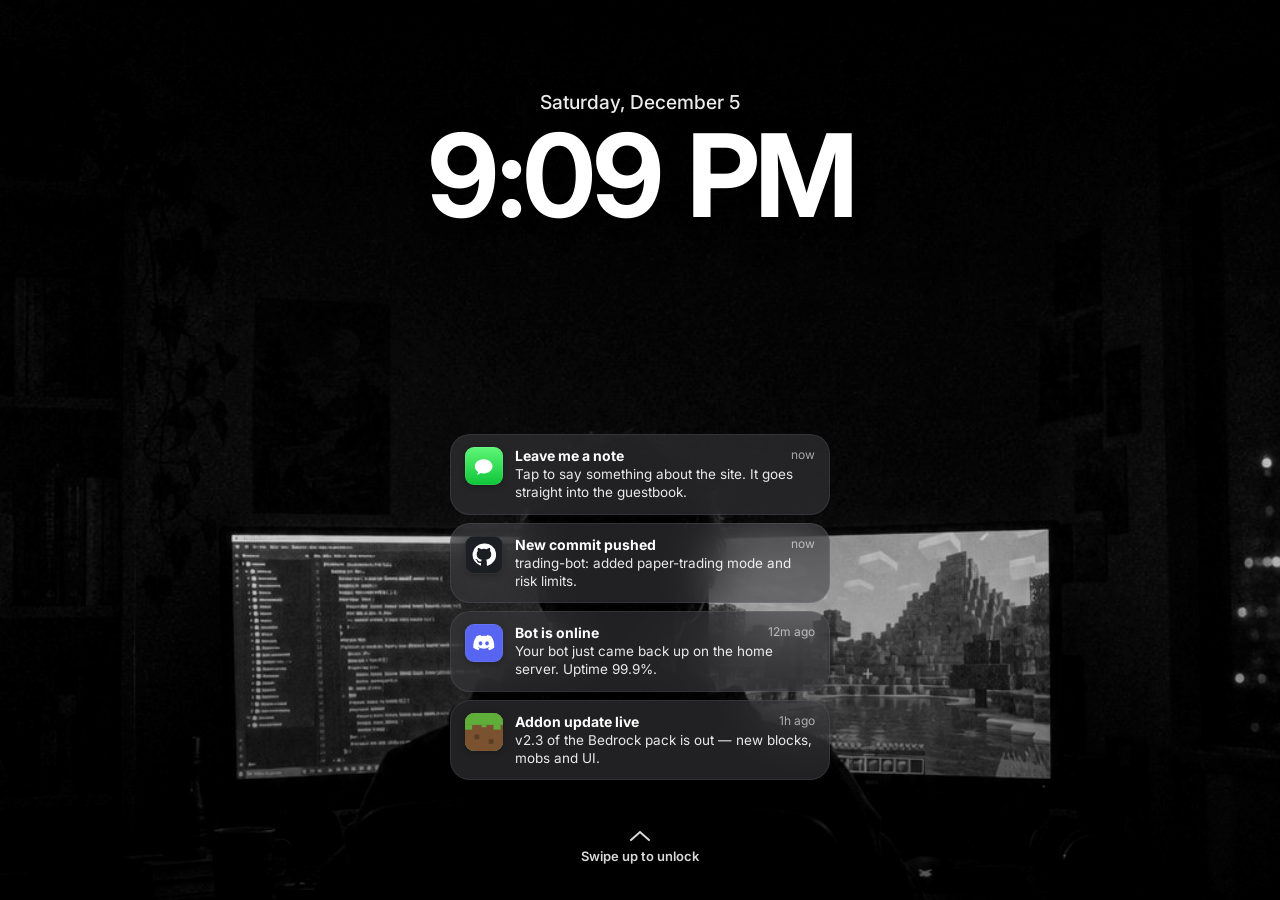
==== index.html @ ba695cb3 "Initial desktop-style personal site" ====
<!DOCTYPE html>
<html lang="en">
<head>
<meta charset="utf-8">
<meta name="viewport" content="width=device-width, initial-scale=1, viewport-fit=cover">
<title>Ryan Dhooghe</title>
<meta name="description" content="Ryan Dhooghe — developer building Minecraft addons, Discord bots, trading tools and game engines.">
<meta name="theme-color" content="#0b0b0c">
<link rel="icon" href="data:image/svg+xml,<svg xmlns='http://www.w3.org/2000/svg' viewBox='0 0 32 32'><rect width='32' height='32' rx='8' fill='%23111'/><text x='16' y='22' font-family='system-ui' font-weight='800' font-size='16' fill='%23ff8a3d' text-anchor='middle'>r</text></svg>">
<link rel="preconnect" href="https://fonts.googleapis.com">
<link href="https://fonts.googleapis.com/css2?family=Inter:wght@400;500;600;700;800&family=JetBrains+Mono:wght@400;600&display=swap" rel="stylesheet">
<link rel="stylesheet" href="style.css">
<script src="config.js"></script>
</head>
<body>

<!-- ============ LOCK SCREEN ============ -->
<section id="lock" aria-label="Lock screen">
  <div class="lock-bg"></div>
  <div class="lock-top">
    <div class="lock-date" id="lockDate"></div>
    <div class="lock-time" id="lockTime"></div>
  </div>
  <div class="lock-notifs" id="lockNotifs" aria-live="polite"></div>
  <button class="unlock" id="unlockBtn" aria-label="Unlock">
    <svg width="22" height="12" viewBox="0 0 22 12" fill="none" stroke="currentColor" stroke-width="2" stroke-linecap="round"><path d="M2 10 L11 2 L20 10"/></svg>
    <span class="unlock-label">Swipe up to unlock</span>
  </button>
</section>

<!-- ============ DESKTOP ============ -->
<main id="desktop" aria-label="Desktop" hidden>
  <div class="wall"></div>

  <header class="menubar">
    <div class="mb-left">
      <span class="mb-brand" id="mbHandle"></span>
      <span class="mb-app" id="mbApp">Finder</span>
      <span class="mb-item">File</span><span class="mb-item">Edit</span><span class="mb-item">View</span><span class="mb-item">Window</span>
    </div>
    <div class="mb-right">
      <svg width="16" height="12" viewBox="0 0 16 12" fill="currentColor" aria-hidden="true"><path d="M8 11.5 5.6 9a3.4 3.4 0 0 1 4.8 0zM3.4 6.8a6.5 6.5 0 0 1 9.2 0l-1.1 1.1a5 5 0 0 0-7 0zM1.2 4.6a9.6 9.6 0 0 1 13.6 0l-1.1 1.1a8 8 0 0 0-11.4 0z"/></svg>
      <svg width="24" height="12" viewBox="0 0 24 12" fill="none" aria-hidden="true"><rect x=".5" y=".5" width="20" height="11" rx="3" stroke="currentColor" opacity=".5"/><rect x="2" y="2" width="15" height="8" rx="1.6" fill="currentColor"/><rect x="21.5" y="4" width="1.5" height="4" rx=".7" fill="currentColor" opacity=".5"/></svg>
      <span id="mbClock"></span>
    </div>
  </header>

  <!-- desktop widgets -->
  <aside class="widget hello" id="helloWidget">
    <div class="w-kicker">Hello, I'm</div>
    <h1 class="w-name" id="wName"></h1>
    <p class="w-tag" id="wTag"></p>
    <div class="w-meta"><span class="dot"></span><span id="wLoc"></span></div>
    <div class="w-hint">Open an app from the dock below</div>
  </aside>

  <div id="windows"></div>

  <nav class="dock" id="dock" aria-label="Dock"></nav>
</main>

<!-- ============ MOBILE HOME ============ -->
<main id="phone" aria-label="Home screen" hidden>
  <div class="wall"></div>
  <div class="ph-status"><span id="phClock"></span><span class="ph-icons">●●● ▮</span></div>
  <div class="ph-widget">
    <div class="w-kicker">Hello, I'm</div>
    <div class="ph-name" id="phName"></div>
    <div class="ph-tag" id="phTag"></div>
  </div>
  <div class="ph-grid" id="phGrid"></div>
  <div class="ph-dock" id="phDock"></div>
  <div id="sheets"></div>
</main>

<div class="toast" id="toast" role="status"></div>

<script src="app.js"></script>
</body>
</html>
---- style.css ----
*{box-sizing:border-box;margin:0;padding:0}
:root{--accent:#ff8a3d;--glass:rgba(28,28,32,.62);--line:rgba(255,255,255,.12);--font:'Inter',-apple-system,BlinkMacSystemFont,'Segoe UI',system-ui,sans-serif;--mono:'JetBrains Mono',ui-monospace,Menlo,monospace}
html,body{height:100%;overflow:hidden;background:#0b0b0c;color:#fff;font-family:var(--font);-webkit-font-smoothing:antialiased;overscroll-behavior:none}
button{font:inherit;color:inherit;background:none;border:0;cursor:pointer}
a{color:inherit}
input,textarea{font:inherit;color:inherit}
:focus-visible{outline:2px solid var(--accent);outline-offset:2px}

/* ---------- LOCK ---------- */
#lock{position:fixed;inset:0;z-index:100;touch-action:none;user-select:none;cursor:grab;transition:transform .6s cubic-bezier(.7,0,.2,1),opacity .6s;display:flex;flex-direction:column;align-items:center}
#lock.gone{transform:translateY(-100%)!important;opacity:.4}
.lock-bg{position:absolute;inset:0;background:var(--lock-img) center/cover no-repeat,#111;filter:grayscale(1) contrast(1.05) brightness(.82)}
.lock-bg::after{content:'';position:absolute;inset:0;background:linear-gradient(180deg,rgba(0,0,0,.45),transparent 35%,transparent 60%,rgba(0,0,0,.6))}
.lock-top{position:relative;text-align:center;margin-top:clamp(56px,10vh,110px);text-shadow:0 2px 20px rgba(0,0,0,.4)}
.lock-date{font-size:clamp(17px,1.5vw,21px);font-weight:500;opacity:.92}
.lock-time{font-size:clamp(76px,9vw,124px);font-weight:700;letter-spacing:-.04em;line-height:1;margin-top:4px;font-variant-numeric:tabular-nums}
.lock-notifs{position:relative;margin-top:auto;margin-bottom:120px;width:min(380px,calc(100% - 28px));display:flex;flex-direction:column;gap:8px}
.notif{display:flex;gap:12px;align-items:flex-start;text-align:left;padding:12px 14px;border-radius:20px;background:rgba(60,60,64,.55);backdrop-filter:blur(24px) saturate(1.6);-webkit-backdrop-filter:blur(24px) saturate(1.6);border:1px solid rgba(255,255,255,.08);opacity:0;transform:translateY(16px) scale(.97);animation:notif .55s cubic-bezier(.2,.9,.3,1.2) forwards;transition:background .2s}
.notif:hover{background:rgba(80,80,86,.62)}
.notif .ic{width:38px;height:38px;border-radius:9px;flex:none;font-size:11px}
.n-body{flex:1;min-width:0}
.n-row{display:flex;justify-content:space-between;gap:8px;font-size:14px}
.n-row span{font-size:12px;opacity:.6;flex:none}
.notif p{font-size:13.5px;line-height:1.35;opacity:.9;margin-top:1px}
@keyframes notif{to{opacity:1;transform:none}}
.unlock{position:absolute;bottom:28px;left:50%;transform:translateX(-50%);display:flex;flex-direction:column;align-items:center;gap:6px;font-size:13px;font-weight:600;opacity:.85;padding:8px 16px}
.unlock svg{animation:nudge 1.8s ease-in-out infinite}
@keyframes nudge{50%{transform:translateY(-6px)}}

/* ---------- DESKTOP ---------- */
#desktop,#phone{position:fixed;inset:0;opacity:0;transform:scale(1.04);transition:opacity .6s,transform .7s cubic-bezier(.2,.8,.2,1)}
#desktop.in,#phone.in{opacity:1;transform:none}
.wall{position:absolute;inset:0;background:var(--desk-img) center/cover no-repeat,#1a1410}
.wall::after{content:'';position:absolute;inset:0;background:radial-gradient(ellipse at 30% 40%,transparent 40%,rgba(0,0,0,.35))}
.menubar{position:absolute;top:0;left:0;right:0;height:28px;padding:0 14px;display:flex;justify-content:space-between;align-items:center;font-size:13px;background:rgba(20,16,14,.35);backdrop-filter:blur(30px);-webkit-backdrop-filter:blur(30px);z-index:5000}
.mb-left,.mb-right{display:flex;align-items:center;gap:18px}
.mb-brand{font-weight:800;letter-spacing:-.01em}
.mb-app{font-weight:600}
.mb-item{opacity:.9}
.mb-right{gap:14px;font-variant-numeric:tabular-nums;font-weight:500}

.widget.hello{position:absolute;left:40px;top:64px;width:340px;padding:24px 24px 20px;border-radius:22px;background:rgba(18,16,16,.48);backdrop-filter:blur(26px) saturate(1.4);-webkit-backdrop-filter:blur(26px) saturate(1.4);border:1px solid var(--line);box-shadow:0 20px 60px rgba(0,0,0,.25)}
.w-kicker{font-size:12px;text-transform:uppercase;letter-spacing:.14em;color:var(--accent);font-weight:700}
.w-name{font-size:34px;line-height:1.05;letter-spacing:-.035em;font-weight:800;margin:8px 0 10px}
.w-tag{font-size:15px;line-height:1.45;opacity:.82}
.w-meta{display:flex;align-items:center;gap:8px;font-size:13px;margin-top:16px;opacity:.85}
.dot{width:8px;height:8px;border-radius:50%;background:#34c759;box-shadow:0 0 0 4px rgba(52,199,89,.2);animation:pulse 2s infinite}
@keyframes pulse{50%{box-shadow:0 0 0 7px rgba(52,199,89,0)}}
.w-hint{margin-top:16px;padding-top:14px;border-top:1px solid var(--line);font-size:12px;opacity:.55}

/* dock */
.dock{position:absolute;bottom:10px;left:50%;transform:translateX(-50%);display:flex;align-items:flex-end;gap:6px;padding:7px 9px;border-radius:24px;background:rgba(40,36,34,.45);backdrop-filter:blur(30px) saturate(1.5);-webkit-backdrop-filter:blur(30px) saturate(1.5);border:1px solid var(--line);z-index:6000}
.dk{position:relative;width:54px;height:54px;--s:1;transform-origin:bottom center;transform:scale(var(--s)) translateY(calc((var(--s) - 1) * -10px));transition:transform .14s ease-out;display:block}
.dk .ic{width:100%;height:100%}
.dk.running::after{content:'';position:absolute;bottom:-6px;left:50%;width:4px;height:4px;border-radius:50%;background:#fff;opacity:.8;transform:translateX(-50%) scale(calc(1 / var(--s)))}
.dk .tip{position:absolute;bottom:calc(100% + 12px);left:50%;transform:translateX(-50%) scale(calc(1 / var(--s)));transform-origin:bottom center;background:rgba(30,30,30,.85);border:1px solid var(--line);padding:4px 10px;border-radius:7px;font-size:12px;white-space:nowrap;opacity:0;pointer-events:none;transition:opacity .15s}
.dk:hover .tip,.dk:focus-visible .tip{opacity:1}
.dk.bounce{animation:bounce .7s ease}
@keyframes bounce{30%{translate:0 -18px}60%{translate:0 0}80%{translate:0 -6px}}
.dk-sep{width:1px;align-self:stretch;margin:4px 4px;background:rgba(255,255,255,.22)}

/* icons */
.ic{border-radius:23%;display:grid;place-items:center;overflow:hidden;box-shadow:inset 0 0 0 .5px rgba(255,255,255,.15),0 2px 6px rgba(0,0,0,.25)}
.ic svg{width:72%;height:72%}
.ic-cal{background:#fff;color:#111;display:flex;flex-direction:column;justify-content:center;line-height:1}
.ic-cal span{color:#ff3b30;font-size:.62em;font-weight:600;font-size:11px}
.ic-cal b{font-size:24px;font-weight:500;letter-spacing:-.04em}
.notif .ic-cal b{font-size:16px}.notif .ic-cal span{font-size:8px}
.ic-photos{background:#fff}.ic-photos svg{width:86%;height:86%}
.ic-safari{background:radial-gradient(circle at 50% 40%,#5ac8fa,#1a73e8 70%)}.ic-safari svg{width:90%;height:90%}
.ic-notes{background:linear-gradient(#ffd60a 0 27%,#fdfdf8 27%);display:flex;flex-direction:column;justify-content:flex-end;gap:13%;padding:0 16% 18%}
.ic-notes i{display:block;height:2px;background:#d9d6c8;width:100%}
.ic-term{background:linear-gradient(#3a3a3c,#111);font-family:var(--mono);font-weight:600;font-size:17px;color:#e8e8e8;place-items:start;padding:14% 0 0 16%}
.notif .ic-term{font-size:12px}
.ic-msg{background:linear-gradient(#5ff777,#0fc53a)}
.ic-mail{background:linear-gradient(#5ac8fa,#1a6fe0)}.ic-mail svg{width:86%;height:86%}
.ic-gh{background:#1b1f24}.ic-gh svg{width:62%;height:62%}
.ic-dc{background:#5865f2}.ic-dc svg{width:62%;height:62%}
.ic-yt{background:#fff}
.ic-mc{background:#5fae3a}.ic-mc svg{width:100%;height:100%;image-rendering:pixelated}

/* windows */
.win{position:absolute;display:flex;flex-direction:column;border-radius:13px;overflow:hidden;background:#1d1d1f;border:1px solid rgba(255,255,255,.14);box-shadow:0 30px 80px rgba(0,0,0,.45),0 0 0 .5px rgba(0,0,0,.6);transition:opacity .2s,transform .25s cubic-bezier(.2,.9,.3,1.1)}
.win:not(.focused){box-shadow:0 14px 40px rgba(0,0,0,.3)}
.win.opening{animation:pop .28s cubic-bezier(.2,.9,.3,1.15)}
@keyframes pop{from{opacity:0;transform:scale(.88) translateY(30px)}}
.win.closing{opacity:0;transform:scale(.92)}
.win.min{opacity:0;transform:translateY(60vh) scale(.2);pointer-events:none}
.win.max{left:0!important;top:28px!important;width:100%!important;height:calc(100% - 28px - 86px)!important;border-radius:0}
.win.dragging{transition:none}
.win-bar{height:38px;flex:none;display:flex;align-items:center;justify-content:center;position:relative;background:#2a2a2d;border-bottom:1px solid rgba(0,0,0,.4);cursor:default;user-select:none;touch-action:none}
.win-title{font-size:13px;font-weight:600;opacity:.85}
.win:not(.focused) .win-title{opacity:.45}
.lights{position:absolute;left:13px;display:flex;gap:8px}
.lights button{width:12px;height:12px;border-radius:50%;background:#ff5f57;box-shadow:inset 0 0 0 .5px rgba(0,0,0,.25)}
.lights .l-min{background:#febc2e}.lights .l-max{background:#28c840}
.win:not(.focused) .lights button{background:#4a4a4d}
.win-body{flex:1;min-height:0;overflow:auto}

/* calendar */
.cal{padding:20px 22px;color:#fff}
.cal-head{font-size:22px;margin-bottom:14px;color:rgba(255,255,255,.55)}.cal-head b{color:#fff}
.cal-grid{display:grid;grid-template-columns:repeat(7,1fr);text-align:center;gap:4px;font-size:14px;font-variant-numeric:tabular-nums}
.cal-grid span{padding:7px 0;border-radius:50%;aspect-ratio:1;display:grid;place-items:center}
.cal-dow span{font-size:11px;opacity:.5;aspect-ratio:auto;padding:0 0 4px}
.cal-grid .today{background:#ff3b30;font-weight:700}
.cal-ev{display:flex;gap:10px;margin-top:16px;padding:12px;border-radius:10px;background:rgba(255,138,61,.12)}
.cal-ev i{width:3px;border-radius:2px;background:var(--accent)}
.cal-ev b{display:block;font-size:14px}.cal-ev small{font-size:12.5px;opacity:.7}

/* photos */
.photos{display:grid;grid-template-columns:repeat(auto-fill,minmax(240px,1fr));gap:4px;padding:4px;background:#111}
.ph-item{position:relative;cursor:zoom-in;aspect-ratio:4/3;overflow:hidden}
.ph-item img{width:100%;height:100%;object-fit:cover;display:block;transition:transform .4s}
.ph-item:hover img{transform:scale(1.04)}
.ph-item figcaption{position:absolute;left:10px;bottom:8px;font-size:12px;font-weight:600;text-shadow:0 1px 8px rgba(0,0,0,.7)}
.lightbox{position:fixed;inset:0;z-index:9999;background:rgba(0,0,0,.88);display:flex;flex-direction:column;align-items:center;justify-content:center;gap:12px;cursor:zoom-out;animation:fade .2s}
.lightbox img{max-width:92vw;max-height:82vh;border-radius:8px}
@keyframes fade{from{opacity:0}}

/* safari */
.safari{display:flex;flex-direction:column;height:100%;background:#fff;color:#1d1d1f}
.sf-tabs{display:flex;gap:2px;padding:6px 8px 0;background:#e9e9eb;overflow-x:auto;scrollbar-width:none;flex:none}
.sf-tab{padding:7px 14px;font-size:12.5px;border-radius:8px 8px 0 0;white-space:nowrap;color:#555}
.sf-tab:hover{background:rgba(0,0,0,.05)}
.sf-tab.on{background:#fff;color:#111;font-weight:600}
.sf-bar{display:flex;gap:10px;align-items:center;padding:8px 12px;border-bottom:1px solid #e5e5e5;flex:none}
.sf-url{flex:1;display:flex;align-items:center;gap:8px;background:#f1f1f3;border-radius:8px;padding:6px 12px;font-size:12.5px;color:#555}
.sf-open{text-decoration:none;font-size:16px;color:#666;padding:2px 6px}
.sf-page{flex:1;overflow:auto;padding:clamp(24px,5vw,56px)}
.sf-num{font-family:var(--mono);font-size:12px;color:#999}
.sf-hero h2{font-size:clamp(30px,4vw,48px);letter-spacing:-.04em;line-height:1.02;margin:10px 0 14px;font-weight:800}
.sf-hero p{font-size:17px;line-height:1.55;color:#444;max-width:52ch}
.tags{display:flex;flex-wrap:wrap;gap:6px;margin:20px 0 26px}
.tags span{font-size:12px;padding:5px 10px;border-radius:99px;background:#f2f2f4;color:#333;font-weight:500}
.btn{display:inline-block;background:#111;color:#fff;text-decoration:none;font-size:14px;font-weight:600;padding:10px 18px;border-radius:99px;transition:background .15s}
.btn:hover{background:var(--accent)}

/* notes */
.notes{display:grid;grid-template-columns:230px 1fr;height:100%}
.nt-list{background:#232325;border-right:1px solid rgba(0,0,0,.4);padding:8px;overflow:auto}
.nt-item{display:block;width:100%;text-align:left;padding:10px 12px;border-radius:8px;margin-bottom:2px}
.nt-item b{display:block;font-size:13.5px}
.nt-item small{display:block;font-size:12px;opacity:.55;white-space:nowrap;overflow:hidden;text-overflow:ellipsis;margin-top:2px}
.nt-item.on{background:#a0790a}
.nt-item.on small{opacity:.85}
.nt-body{padding:28px 34px;overflow:auto;background:#1c1c1e;line-height:1.6;font-size:15px}
.nt-body time{display:block;text-align:center;font-size:12px;opacity:.45;margin-bottom:18px}
.nt-body h2{font-size:26px;letter-spacing:-.025em;margin-bottom:10px}
.nt-body p{opacity:.9}

/* terminal */
.term{height:100%;background:rgba(18,18,20,.97);font-family:var(--mono);font-size:13px;line-height:1.6;padding:12px 14px;overflow:auto;cursor:text;color:#e6e6e6}
.term b{color:var(--accent);font-weight:600}
.tm-dim{opacity:.5}.tm-a{color:#5ac8fa}
.tm-p{color:#34c759;margin-right:8px}
.tm-line{display:flex;align-items:center}
.tm-line input{flex:1;background:none;border:0;outline:none;font-family:var(--mono);font-size:13px;caret-color:var(--accent)}

/* guestbook */
.gb{display:flex;flex-direction:column;height:100%;background:#1c1c1e}
.gb-list{flex:1;overflow:auto;padding:14px;display:flex;flex-direction:column;gap:6px}
.gb-meta{text-align:center;font-size:11.5px;opacity:.45;margin-bottom:6px}
.bub{max-width:78%;padding:8px 13px;border-radius:18px;font-size:14px;line-height:1.38}
.bub b{display:block;font-size:11px;opacity:.75;font-weight:600;margin-bottom:1px}
.bub.them{background:#3a3a3c;align-self:flex-start;border-bottom-left-radius:5px}
.bub.me{background:#0a84ff;align-self:flex-end;border-bottom-right-radius:5px}
.gb-form{padding:10px;border-top:1px solid rgba(255,255,255,.08);display:flex;flex-direction:column;gap:6px}
.gb-form input{background:#2c2c2e;border:1px solid rgba(255,255,255,.08);border-radius:18px;padding:8px 14px;font-size:14px;outline:none;width:100%}
.gb-form input:focus{border-color:var(--accent)}
.gb-row{display:flex;gap:6px}
.gb-row button{flex:none;width:34px;height:34px;border-radius:50%;background:#0a84ff;font-weight:700;font-size:16px}

/* mail */
.mail{display:flex;flex-direction:column;height:100%;background:#1c1c1e}
.ml-row{display:flex;gap:10px;align-items:center;padding:11px 18px;border-bottom:1px solid rgba(255,255,255,.08);font-size:14px}
.ml-row span{opacity:.5;flex:none}
.ml-row input{flex:1;background:none;border:0;outline:none}
.mail textarea{flex:1;background:none;border:0;outline:none;resize:none;padding:16px 18px;font-size:15px;line-height:1.55}
.ml-foot{display:flex;justify-content:space-between;align-items:center;padding:12px 18px;border-top:1px solid rgba(255,255,255,.08)}
.ml-foot small{opacity:.45}
.mail .btn{background:#0a84ff;border:0}

/* toast */
.toast{position:fixed;left:50%;top:44px;transform:translate(-50%,-20px);background:rgba(40,40,44,.9);backdrop-filter:blur(20px);border:1px solid var(--line);padding:10px 18px;border-radius:99px;font-size:13.5px;opacity:0;pointer-events:none;transition:.3s;z-index:9999}
.toast.show{opacity:1;transform:translate(-50%,0)}

/* ---------- PHONE ---------- */
.ph-status{position:relative;display:flex;justify-content:space-between;padding:14px 26px 0;font-size:15px;font-weight:600;font-variant-numeric:tabular-nums}
.ph-icons{font-size:10px;letter-spacing:1px;opacity:.9}
.ph-widget{position:relative;margin:22px 20px 0;padding:20px;border-radius:24px;background:rgba(18,16,16,.45);backdrop-filter:blur(24px);-webkit-backdrop-filter:blur(24px);border:1px solid var(--line)}
.ph-name{font-size:28px;font-weight:800;letter-spacing:-.035em;margin:6px 0 6px;line-height:1.05}
.ph-tag{font-size:14px;line-height:1.45;opacity:.82}
.ph-grid{position:relative;display:grid;grid-template-columns:repeat(4,1fr);gap:22px 10px;padding:28px 20px}
.ph-app{display:flex;flex-direction:column;align-items:center;gap:6px;text-decoration:none}
.ph-app .ic{width:62px;height:62px}
.ph-app span{font-size:11.5px;font-weight:500;text-shadow:0 1px 4px rgba(0,0,0,.5)}
.ph-dock{position:absolute;left:12px;right:12px;bottom:max(12px,env(safe-area-inset-bottom));display:flex;justify-content:space-around;padding:14px 10px;border-radius:32px;background:rgba(40,36,34,.45);backdrop-filter:blur(30px);-webkit-backdrop-filter:blur(30px)}
.ph-dock .ph-app span{display:none}
.sheet{position:fixed;inset:0;z-index:7000;background:#1c1c1e;display:flex;flex-direction:column;transform:translateY(100%);transition:transform .32s cubic-bezier(.2,.9,.25,1)}
.sheet.in{transform:none}
.sh-bar{display:grid;grid-template-columns:1fr auto 1fr;align-items:center;padding:14px 14px 10px;padding-top:max(14px,env(safe-area-inset-top));border-bottom:1px solid rgba(255,255,255,.08);font-size:16px}
.sh-back{justify-self:start;color:var(--accent);font-size:16px}
.sh-body{flex:1;min-height:0;overflow:auto}
.sh-body > *{min-height:100%}
.sheet .notes{grid-template-columns:1fr}
.sheet .notes .nt-body{display:none}
.sheet .notes.reading .nt-list{display:none}
.sheet .notes.reading .nt-body{display:block}
.sheet .photos{grid-template-columns:1fr 1fr}

@media (max-width:760px){
  .lock-time{font-size:84px}
  .lock-notifs{margin-bottom:104px}
}
@media (prefers-reduced-motion:reduce){*,*::before,*::after{animation-duration:.01ms!important;transition-duration:.01ms!important}}
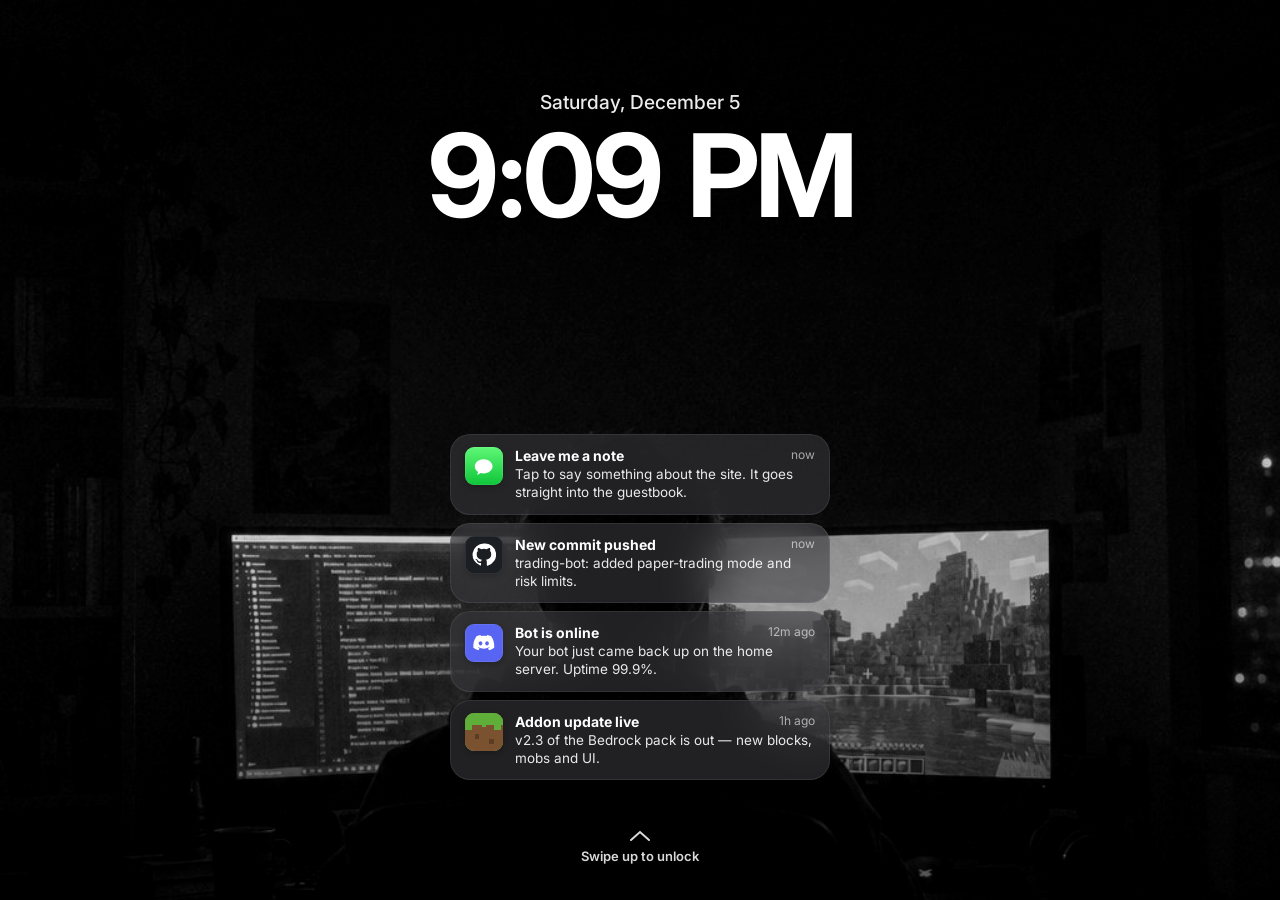
==== commit bd04242c: "v2: Markets, Snake, Settings, Spotlight, widgets, owner-only online editor" ====
--- a/index.html
+++ b/index.html
@@ -10,7 +10,6 @@
 <link rel="preconnect" href="https://fonts.googleapis.com">
 <link href="https://fonts.googleapis.com/css2?family=Inter:wght@400;500;600;700;800&family=JetBrains+Mono:wght@400;600&display=swap" rel="stylesheet">
 <link rel="stylesheet" href="style.css">
-<script src="config.js"></script>
 </head>
 <body>
 
@@ -34,11 +33,12 @@
 
   <header class="menubar">
     <div class="mb-left">
-      <span class="mb-brand" id="mbHandle"></span>
+      <button class="mb-brand" id="mbHandle" aria-haspopup="menu"></button>
       <span class="mb-app" id="mbApp">Finder</span>
       <span class="mb-item">File</span><span class="mb-item">Edit</span><span class="mb-item">View</span><span class="mb-item">Window</span>
     </div>
     <div class="mb-right">
+      <button id="mbSearch" class="mb-ic" aria-label="Spotlight search"><svg width="14" height="14" viewBox="0 0 24 24" fill="none" stroke="currentColor" stroke-width="2.6"><circle cx="11" cy="11" r="7"/><path d="m20 20-4-4"/></svg></button>
       <svg width="16" height="12" viewBox="0 0 16 12" fill="currentColor" aria-hidden="true"><path d="M8 11.5 5.6 9a3.4 3.4 0 0 1 4.8 0zM3.4 6.8a6.5 6.5 0 0 1 9.2 0l-1.1 1.1a5 5 0 0 0-7 0zM1.2 4.6a9.6 9.6 0 0 1 13.6 0l-1.1 1.1a8 8 0 0 0-11.4 0z"/></svg>
       <svg width="24" height="12" viewBox="0 0 24 12" fill="none" aria-hidden="true"><rect x=".5" y=".5" width="20" height="11" rx="3" stroke="currentColor" opacity=".5"/><rect x="2" y="2" width="15" height="8" rx="1.6" fill="currentColor"/><rect x="21.5" y="4" width="1.5" height="4" rx=".7" fill="currentColor" opacity=".5"/></svg>
       <span id="mbClock"></span>
@@ -46,13 +46,16 @@
   </header>
 
   <!-- desktop widgets -->
+  <div class="deskcol">
   <aside class="widget hello" id="helloWidget">
     <div class="w-kicker">Hello, I'm</div>
     <h1 class="w-name" id="wName"></h1>
     <p class="w-tag" id="wTag"></p>
     <div class="w-meta"><span class="dot"></span><span id="wLoc"></span></div>
-    <div class="w-hint">Open an app from the dock below</div>
+    <div class="w-hint">Open an app from the dock · Ctrl K to search · right-click the desktop</div>
   </aside>
+  <div class="minis" id="deskMinis"></div>
+  </div>
 
   <div id="windows"></div>
 
@@ -68,6 +71,7 @@
     <div class="ph-name" id="phName"></div>
     <div class="ph-tag" id="phTag"></div>
   </div>
+  <div class="minis ph-minis" id="phMinis"></div>
   <div class="ph-grid" id="phGrid"></div>
   <div class="ph-dock" id="phDock"></div>
   <div id="sheets"></div>
--- a/style.css
+++ b/style.css
@@ -1,4 +1,5 @@
 *{box-sizing:border-box;margin:0;padding:0}
+[hidden]{display:none!important}
 :root{--accent:#ff8a3d;--glass:rgba(28,28,32,.62);--line:rgba(255,255,255,.12);--font:'Inter',-apple-system,BlinkMacSystemFont,'Segoe UI',system-ui,sans-serif;--mono:'JetBrains Mono',ui-monospace,Menlo,monospace}
 html,body{height:100%;overflow:hidden;background:#0b0b0c;color:#fff;font-family:var(--font);-webkit-font-smoothing:antialiased;overscroll-behavior:none}
 button{font:inherit;color:inherit;background:none;border:0;cursor:pointer}
@@ -214,3 +215,125 @@
   .lock-notifs{margin-bottom:104px}
 }
 @media (prefers-reduced-motion:reduce){*,*::before,*::after{animation-duration:.01ms!important;transition-duration:.01ms!important}}
+
+/* ===== v2 additions ===== */
+.mb-brand{font-weight:800;padding:2px 8px;margin-left:-8px;border-radius:5px}
+.mb-brand:hover,.mb-brand[aria-expanded=true]{background:rgba(255,255,255,.16)}
+.mb-ic{display:grid;place-items:center;padding:3px 5px;border-radius:5px}.mb-ic:hover{background:rgba(255,255,255,.16)}
+
+/* mini widgets */
+.minis{position:absolute;left:40px;top:calc(64px + var(--hello-h,232px) + 14px);width:340px;display:grid;grid-template-columns:1fr 1fr;gap:14px}
+.mini{aspect-ratio:1;border-radius:22px;padding:16px;background:rgba(18,16,16,.48);backdrop-filter:blur(26px) saturate(1.4);-webkit-backdrop-filter:blur(26px) saturate(1.4);border:1px solid var(--line);display:flex;flex-direction:column;text-decoration:none;overflow:hidden;position:relative}
+.mini small{font-size:12px;font-weight:600;opacity:.75}
+.wx{background:linear-gradient(160deg,rgba(40,90,160,.62),rgba(20,40,80,.55))}
+.wx-t{font-size:44px;font-weight:300;letter-spacing:-.04em;line-height:1.05;margin-top:2px}
+.wx-d{margin-top:auto;font-size:12.5px;line-height:1.4;font-weight:500}
+.np{padding:0;transition:transform .2s}.np:hover{transform:translateY(-2px)}
+.np-art{position:absolute;inset:0;background:center/cover #222}
+.np-art::after{content:'';position:absolute;inset:0;background:linear-gradient(180deg,transparent 35%,rgba(0,0,0,.78))}
+.np-txt{position:relative;margin-top:auto;padding:12px 14px;display:flex;flex-direction:column;line-height:1.25}
+.np-txt small{font-size:10.5px;text-transform:uppercase;letter-spacing:.1em;color:var(--accent);opacity:1}
+.np-txt b{font-size:14px;margin-top:3px}.np-txt span{font-size:12px;opacity:.75}
+.np-eq{position:absolute;top:12px;right:12px;display:flex;gap:2px;align-items:flex-end;height:14px}
+.np-eq i{width:3px;background:#fff;border-radius:1px;animation:eq 1s ease-in-out infinite}
+.np-eq i:nth-child(2){animation-delay:-.3s}.np-eq i:nth-child(3){animation-delay:-.6s}.np-eq i:nth-child(4){animation-delay:-.15s}
+@keyframes eq{0%,100%{height:3px}50%{height:14px}}
+@media (max-height:700px){.minis{display:none}}
+
+/* icons v2 */
+.ic-mkt{background:#111}
+.ic-games{background:linear-gradient(#57a334,#3d7a22)}.ic-games svg{width:80%;height:80%}
+.ic-set{background:linear-gradient(#8e8e93,#48484a)}.ic-set svg{width:82%;height:82%}
+.ic-link{background:#3a3a3c}.ic-link svg{width:55%;height:55%}
+
+/* markets */
+.mkt{display:flex;flex-direction:column;height:100%;background:#000}
+.mkt-head{padding:16px 18px 8px}.mkt-head b{font-size:22px;letter-spacing:-.02em}.mkt-head small{display:block;font-size:12px;opacity:.5;margin-top:2px}
+.mkt-big{padding:4px 18px 12px;border-bottom:1px solid rgba(255,255,255,.08);min-height:40px}
+.mkt-big svg{width:100%;height:110px;display:block;margin-top:8px}
+.mkt-bt{display:flex;align-items:center;gap:8px;font-size:15px}.mkt-bt img{width:22px;height:22px;border-radius:50%}.mkt-bt span{opacity:.5;font-size:13px}
+.mkt-bp{font-size:30px;font-weight:700;letter-spacing:-.03em;margin-top:6px;font-variant-numeric:tabular-nums}
+.mkt-bp em{font-style:normal;font-size:14px;font-weight:600;margin-left:6px}
+.mkt-cap{display:block;font-size:11.5px;opacity:.45;margin-top:6px}
+.up{color:#34c759}.dn{color:#ff453a}
+.mkt-list{flex:1;overflow:auto}
+.mkt-row{display:grid;grid-template-columns:1fr 90px 110px;gap:12px;align-items:center;width:100%;text-align:left;padding:11px 18px;border-bottom:1px solid rgba(255,255,255,.06)}
+.mkt-row:hover,.mkt-row.on{background:rgba(255,255,255,.06)}
+.mkt-n b{font-size:15px}.mkt-n small{display:block;font-size:12px;opacity:.5}
+.mkt-p{text-align:right;font-variant-numeric:tabular-nums}.mkt-p b{display:block;font-size:14px}
+.pill{display:inline-block;margin-top:3px;font-size:11.5px;font-weight:600;padding:2px 7px;border-radius:5px;color:#fff}
+.pill.up{background:#2a9d4a}.pill.dn{background:#d63a30}
+.mkt-skel{height:52px;margin:8px 18px;border-radius:8px;background:linear-gradient(90deg,#161616,#222,#161616);background-size:200% 100%;animation:sk 1.2s infinite}
+@keyframes sk{to{background-position:-200% 0}}
+.mkt-err{padding:24px 18px;opacity:.6;font-size:14px}
+
+/* snake */
+.snake{display:flex;flex-direction:column;height:100%;background:#1a1a1a;align-items:center;padding:12px}
+.sn-bar{display:flex;justify-content:space-between;width:100%;max-width:400px;font-family:var(--mono);font-size:13px;opacity:.85;margin-bottom:8px}
+.sn-bar b{color:var(--accent)}
+.sn-stage{position:relative;width:100%;max-width:400px;aspect-ratio:1}
+.sn-stage canvas{width:100%;height:100%;image-rendering:pixelated;border-radius:6px;display:block;touch-action:none}
+.sn-over{position:absolute;inset:0;display:flex;flex-direction:column;align-items:center;justify-content:center;gap:8px;background:rgba(0,0,0,.55);border-radius:6px;text-align:center}
+.sn-over[hidden]{display:none}
+.sn-over b{font-family:var(--mono);font-size:28px;letter-spacing:.06em}
+.sn-over small{opacity:.75;font-size:13px;margin-bottom:6px}
+.sn-pad{display:none;grid-template-columns:repeat(3,56px);grid-template-rows:repeat(2,48px);gap:6px;margin-top:14px}
+.sn-pad button{background:#2c2c2e;border-radius:10px;font-size:18px}
+.sn-pad [data-d="0,-1"]{grid-column:2}.sn-pad [data-d="-1,0"]{grid-column:1;grid-row:2}.sn-pad [data-d="1,0"]{grid-column:3;grid-row:2}.sn-pad [data-d="0,1"]{grid-column:2;grid-row:2}
+.sheet .sn-pad{display:grid}
+.sheet .sn-pad [data-d="0,1"]{grid-row:2}
+
+/* settings */
+.set{padding:18px 20px;background:#1c1c1e;min-height:100%}
+.set h3{font-size:12px;text-transform:uppercase;letter-spacing:.1em;opacity:.55;margin:4px 0 10px}
+.set-walls{display:grid;grid-template-columns:repeat(auto-fill,minmax(120px,1fr));gap:10px;margin-bottom:22px}
+.set-wall{text-align:left;font-size:12px}
+.set-wall img{width:100%;aspect-ratio:16/10;object-fit:cover;border-radius:8px;display:block;border:2px solid transparent;margin-bottom:5px}
+.set-wall.on img{border-color:var(--accent)}
+.set-acc{display:flex;gap:10px;margin-bottom:22px}
+.set-sw{width:28px;height:28px;border-radius:50%;box-shadow:inset 0 0 0 1px rgba(255,255,255,.2)}
+.set-sw.on{box-shadow:0 0 0 2px #1c1c1e,0 0 0 4px #fff}
+.set-row{display:flex;gap:8px;flex-wrap:wrap}
+.set-btn{background:#2c2c2e;padding:8px 14px;border-radius:8px;font-size:13.5px}.set-btn:hover{background:#3a3a3c}
+.set-note{font-size:12px;opacity:.45;margin-top:18px}
+
+/* terminal extras */
+.tm-neo{font-family:var(--mono);font-size:13px;line-height:1.45;margin:4px 0}
+
+/* menus */
+.menu{position:fixed;z-index:9000;min-width:220px;padding:5px;border-radius:10px;background:rgba(40,40,44,.82);backdrop-filter:blur(30px);-webkit-backdrop-filter:blur(30px);border:1px solid var(--line);box-shadow:0 14px 40px rgba(0,0,0,.4);animation:fade .12s}
+.menu button{display:block;width:100%;text-align:left;font-size:13.5px;padding:5px 10px;border-radius:5px;white-space:pre}
+.menu button:hover{background:#0a84ff}
+.menu hr{border:0;height:1px;background:rgba(255,255,255,.12);margin:4px 6px}
+
+/* about */
+.about{position:fixed;inset:0;z-index:9500;display:grid;place-items:center;background:rgba(0,0,0,.25);animation:fade .15s}
+.about-card{width:min(340px,calc(100% - 32px));padding:28px 24px 22px;border-radius:16px;background:#2a2a2d;border:1px solid var(--line);text-align:center;box-shadow:0 30px 80px rgba(0,0,0,.5)}
+.about-av{width:76px;height:76px;margin:0 auto 12px;border-radius:50%;display:grid;place-items:center;font-size:28px;font-weight:800;background:linear-gradient(135deg,var(--accent),#7b4fd6)}
+.about-card h2{font-size:22px;letter-spacing:-.02em}
+.about-card p{font-size:13.5px;opacity:.7;margin:6px 0 16px;line-height:1.45}
+.about-card dl{display:grid;grid-template-columns:auto 1fr;gap:5px 12px;text-align:left;font-size:13px;margin-bottom:18px}
+.about-card dt{opacity:.5;text-align:right}
+.about-card .btn{background:#3a3a3c}
+
+/* spotlight */
+.spot{position:fixed;inset:0;z-index:9600;display:flex;justify-content:center;padding-top:16vh;animation:fade .12s}
+.spot-box{width:min(620px,calc(100% - 32px));align-self:flex-start;border-radius:16px;background:rgba(36,36,40,.86);backdrop-filter:blur(40px);-webkit-backdrop-filter:blur(40px);border:1px solid var(--line);box-shadow:0 30px 90px rgba(0,0,0,.5);overflow:hidden}
+.spot-in{display:flex;align-items:center;gap:12px;padding:14px 18px;opacity:.95}
+.spot-in input{flex:1;background:none;border:0;outline:none;font-size:20px}
+.spot-res{border-top:1px solid var(--line);padding:6px;max-height:50vh;overflow:auto}
+.spot-row{display:flex;align-items:center;gap:12px;width:100%;padding:7px 10px;border-radius:8px;text-align:left}
+.spot-row .ic{width:28px;height:28px;flex:none}
+.spot-row b{font-size:14px;font-weight:500;flex:1}
+.spot-row small{font-size:12px;opacity:.5}
+.spot-row.on,.spot-row:hover{background:#0a84ff}.spot-row.on small{opacity:.8}
+.spot-empty{padding:14px;opacity:.5;font-size:14px}
+
+/* phone v2 */
+.ph-minis{position:relative;left:auto;top:auto;width:auto;margin:14px 20px 0}
+.ph-minis .mini{border-radius:22px}
+.ph-minis .wx-t{font-size:38px}
+.ph-grid{padding-top:22px}
+.deskcol{position:absolute;left:40px;top:64px;width:340px;display:flex;flex-direction:column;gap:14px}
+.deskcol .widget.hello{position:static;width:auto}
+.deskcol .minis{position:static;width:auto}
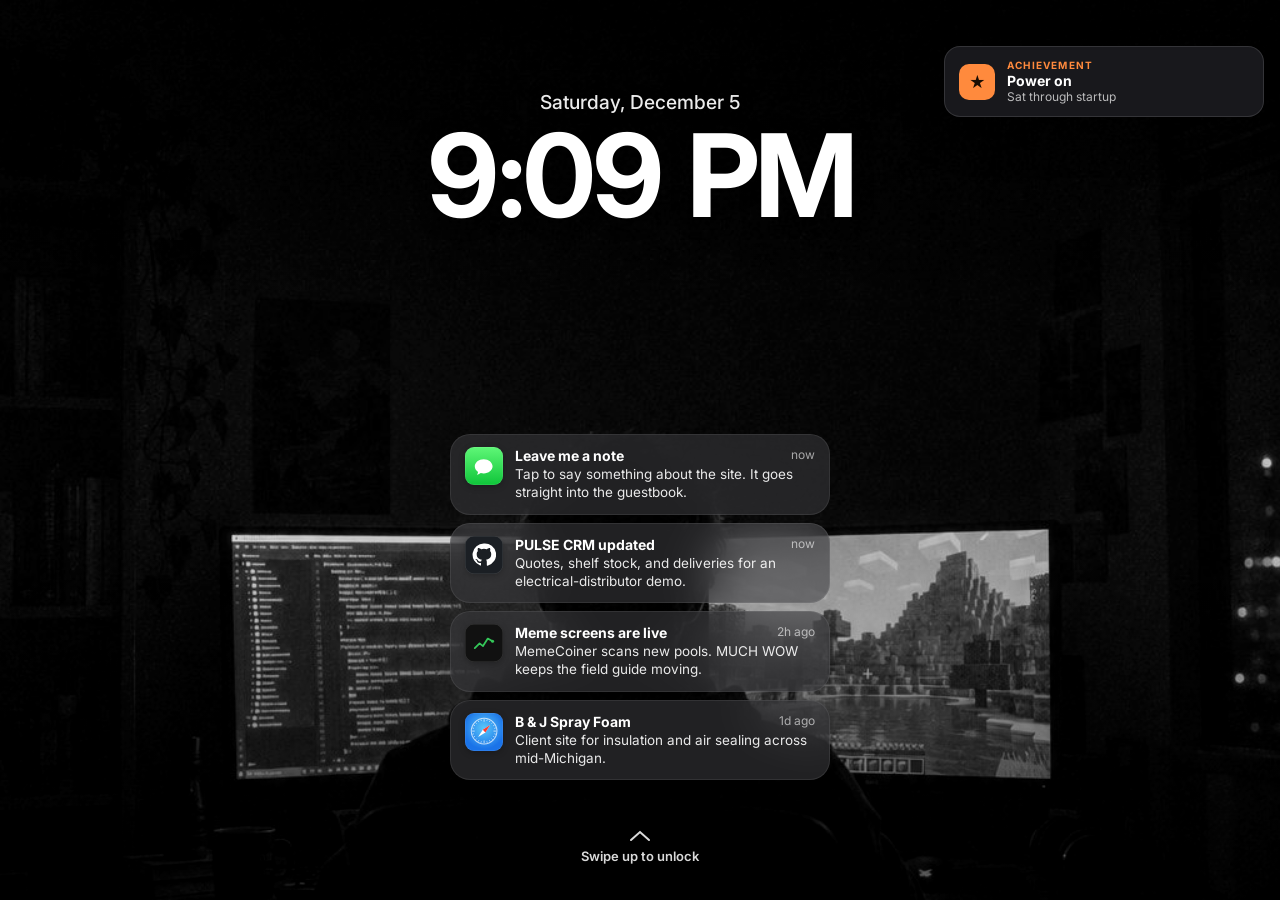
==== commit bbf76437: "Add real socials, project repos, and desktop attention systems. Point the dock, contact card, and Sp" ====
--- a/index.html
+++ b/index.html
@@ -4,7 +4,13 @@
 <meta charset="utf-8">
 <meta name="viewport" content="width=device-width, initial-scale=1, viewport-fit=cover">
 <title>Ryan Dhooghe</title>
-<meta name="description" content="Ryan Dhooghe — developer building Minecraft addons, Discord bots, trading tools and game engines.">
+<meta name="description" content="Ryan Dhooghe — tools, dashboards, and Power BI. CRMs, market screens, and client sites.">
+<script>
+try {
+  var _p = JSON.parse(localStorage.getItem('ryanos-prefs') || '{}');
+  if (_p.booted || matchMedia('(prefers-reduced-motion: reduce)').matches) document.documentElement.classList.add('skip-boot');
+} catch (e) {}
+</script>
 <meta name="theme-color" content="#0b0b0c">
 <link rel="icon" href="data:image/svg+xml,<svg xmlns='http://www.w3.org/2000/svg' viewBox='0 0 32 32'><rect width='32' height='32' rx='8' fill='%23111'/><text x='16' y='22' font-family='system-ui' font-weight='800' font-size='16' fill='%23ff8a3d' text-anchor='middle'>r</text></svg>">
 <link rel="preconnect" href="https://fonts.googleapis.com">
@@ -12,6 +18,15 @@
 <link rel="stylesheet" href="style.css">
 </head>
 <body>
+
+<!-- ============ BOOT ============ -->
+<section id="boot" aria-label="RyanOS startup">
+  <div class="boot-logo" aria-hidden="true">R</div>
+  <div class="boot-name">RyanOS</div>
+  <p class="boot-sub">Ryan Dhooghe</p>
+  <div class="boot-bar" role="progressbar" aria-valuemin="0" aria-valuemax="100" aria-label="Starting up"><i></i></div>
+  <button type="button" class="boot-skip" id="bootSkip">Skip</button>
+</section>
 
 <!-- ============ LOCK SCREEN ============ -->
 <section id="lock" aria-label="Lock screen">
@@ -39,23 +54,18 @@
     </div>
     <div class="mb-right">
       <button id="mbSearch" class="mb-ic" aria-label="Spotlight search"><svg width="14" height="14" viewBox="0 0 24 24" fill="none" stroke="currentColor" stroke-width="2.6"><circle cx="11" cy="11" r="7"/><path d="m20 20-4-4"/></svg></button>
+      <button id="mbCc" class="mb-ic" aria-label="Control Center" aria-haspopup="true" aria-expanded="false"><svg width="15" height="15" viewBox="0 0 24 24" fill="none" stroke="currentColor" stroke-width="2" stroke-linecap="round"><path d="M4 7h16M4 12h10M4 17h16"/><circle cx="16" cy="12" r="2.2" fill="currentColor" stroke="none"/><circle cx="8" cy="7" r="2.2" fill="currentColor" stroke="none"/><circle cx="14" cy="17" r="2.2" fill="currentColor" stroke="none"/></svg></button>
       <svg width="16" height="12" viewBox="0 0 16 12" fill="currentColor" aria-hidden="true"><path d="M8 11.5 5.6 9a3.4 3.4 0 0 1 4.8 0zM3.4 6.8a6.5 6.5 0 0 1 9.2 0l-1.1 1.1a5 5 0 0 0-7 0zM1.2 4.6a9.6 9.6 0 0 1 13.6 0l-1.1 1.1a8 8 0 0 0-11.4 0z"/></svg>
       <svg width="24" height="12" viewBox="0 0 24 12" fill="none" aria-hidden="true"><rect x=".5" y=".5" width="20" height="11" rx="3" stroke="currentColor" opacity=".5"/><rect x="2" y="2" width="15" height="8" rx="1.6" fill="currentColor"/><rect x="21.5" y="4" width="1.5" height="4" rx=".7" fill="currentColor" opacity=".5"/></svg>
       <span id="mbClock"></span>
     </div>
   </header>
 
-  <!-- desktop widgets -->
-  <div class="deskcol">
-  <aside class="widget hello" id="helloWidget">
-    <div class="w-kicker">Hello, I'm</div>
-    <h1 class="w-name" id="wName"></h1>
-    <p class="w-tag" id="wTag"></p>
-    <div class="w-meta"><span class="dot"></span><span id="wLoc"></span></div>
-    <div class="w-hint">Open an app from the dock · Ctrl K to search · right-click the desktop</div>
-  </aside>
-  <div class="minis" id="deskMinis"></div>
-  </div>
+  <!-- desktop spaces (swipeable pages) -->
+  <div class="spaces" id="spaces" aria-roledescription="carousel"></div>
+  <button class="sp-arrow prev" id="spPrev" aria-label="Previous page">‹</button>
+  <button class="sp-arrow next" id="spNext" aria-label="Next page">›</button>
+  <div class="dots desk-dots" id="deskDots" role="tablist" aria-label="Pages"></div>
 
   <div id="windows"></div>
 
@@ -65,14 +75,9 @@
 <!-- ============ MOBILE HOME ============ -->
 <main id="phone" aria-label="Home screen" hidden>
   <div class="wall"></div>
-  <div class="ph-status"><span id="phClock"></span><span class="ph-icons">●●● ▮</span></div>
-  <div class="ph-widget">
-    <div class="w-kicker">Hello, I'm</div>
-    <div class="ph-name" id="phName"></div>
-    <div class="ph-tag" id="phTag"></div>
-  </div>
-  <div class="minis ph-minis" id="phMinis"></div>
-  <div class="ph-grid" id="phGrid"></div>
+  <div class="ph-status"><span id="phClock"></span><span class="ph-icons"><button type="button" id="phLaunch" class="ph-ic" aria-label="Launchpad"><svg width="16" height="16" viewBox="0 0 16 16" fill="currentColor"><rect x="1" y="1" width="3.2" height="3.2" rx=".6"/><rect x="6.4" y="1" width="3.2" height="3.2" rx=".6"/><rect x="11.8" y="1" width="3.2" height="3.2" rx=".6"/><rect x="1" y="6.4" width="3.2" height="3.2" rx=".6"/><rect x="6.4" y="6.4" width="3.2" height="3.2" rx=".6"/><rect x="11.8" y="6.4" width="3.2" height="3.2" rx=".6"/><rect x="1" y="11.8" width="3.2" height="3.2" rx=".6"/><rect x="6.4" y="11.8" width="3.2" height="3.2" rx=".6"/><rect x="11.8" y="11.8" width="3.2" height="3.2" rx=".6"/></svg></button><button type="button" id="phCc" class="ph-ic" aria-label="Control Center"><svg width="16" height="16" viewBox="0 0 24 24" fill="none" stroke="currentColor" stroke-width="2" stroke-linecap="round"><path d="M4 7h16M4 12h10M4 17h16"/><circle cx="16" cy="12" r="2.2" fill="currentColor" stroke="none"/><circle cx="8" cy="7" r="2.2" fill="currentColor" stroke="none"/><circle cx="14" cy="17" r="2.2" fill="currentColor" stroke="none"/></svg></button></span></div>
+  <div class="ph-pages" id="phPages" aria-roledescription="carousel"></div>
+  <div class="dots ph-dots" id="phDots" role="tablist" aria-label="Pages"></div>
   <div class="ph-dock" id="phDock"></div>
   <div id="sheets"></div>
 </main>
--- a/style.css
+++ b/style.css
@@ -69,7 +69,7 @@
 .notif .ic-cal b{font-size:16px}.notif .ic-cal span{font-size:8px}
 .ic-photos{background:#fff}.ic-photos svg{width:86%;height:86%}
 .ic-safari{background:radial-gradient(circle at 50% 40%,#5ac8fa,#1a73e8 70%)}.ic-safari svg{width:90%;height:90%}
-.ic-notes{background:linear-gradient(#ffd60a 0 27%,#fdfdf8 27%);display:flex;flex-direction:column;justify-content:flex-end;gap:13%;padding:0 16% 18%}
+.ic-notes{background:linear-gradient(#ffd60a 0 27%,#fdfdf8 27%);display:flex;flex-direction:column;justify-content:flex-end;gap:2px;padding:0 5px 6px}
 .ic-notes i{display:block;height:2px;background:#d9d6c8;width:100%}
 .ic-term{background:linear-gradient(#3a3a3c,#111);font-family:var(--mono);font-weight:600;font-size:17px;color:#e8e8e8;place-items:start;padding:14% 0 0 16%}
 .notif .ic-term{font-size:12px}
@@ -337,3 +337,302 @@
 .deskcol{position:absolute;left:40px;top:64px;width:340px;display:flex;flex-direction:column;gap:14px}
 .deskcol .widget.hello{position:static;width:auto}
 .deskcol .minis{position:static;width:auto}
+
+/* ===== v3: swipeable pages ===== */
+.wall{inset:-3% -7%;z-index:0;transform:translate3d(calc(var(--px, 0%) + var(--mx, 0px)), var(--my, 0px), 0);transition:transform .18s linear}
+.spaces{position:absolute;top:28px;left:0;right:0;bottom:0;display:flex;overflow-x:auto;overflow-y:hidden;scroll-snap-type:x mandatory;scrollbar-width:none;overscroll-behavior-x:contain}
+.spaces::-webkit-scrollbar,.ph-pages::-webkit-scrollbar{display:none}
+.spaces.dragging{scroll-snap-type:none;cursor:grabbing;user-select:none}
+.space{flex:0 0 100%;height:100%;position:relative;scroll-snap-align:start;scroll-snap-stop:always}
+.space .deskcol{top:36px}
+.sp-wrap{position:absolute;inset:0;padding:40px clamp(40px,6vw,96px) 130px;overflow-y:auto;scrollbar-width:none}
+.sp-title{font-size:clamp(34px,3.6vw,52px);font-weight:800;letter-spacing:-.045em;margin-bottom:24px;text-shadow:0 2px 24px rgba(0,0,0,.35);display:flex;align-items:baseline;gap:14px}
+.sp-title small{font-family:var(--mono);font-size:13px;font-weight:600;color:var(--accent);letter-spacing:0}
+.sp-arrow{position:absolute;top:50%;transform:translateY(-50%);width:40px;height:64px;border-radius:14px;font-size:30px;line-height:1;background:rgba(20,18,18,.32);backdrop-filter:blur(18px);-webkit-backdrop-filter:blur(18px);border:1px solid var(--line);opacity:0;transition:opacity .2s,background .2s;z-index:4}
+#desktop:hover .sp-arrow{opacity:.75}
+.sp-arrow:hover{opacity:1!important;background:rgba(40,36,34,.6)}
+.sp-arrow.prev{left:14px}.sp-arrow.next{right:14px}
+.dots{display:flex;gap:8px;justify-content:center;align-items:center;padding:6px 10px;border-radius:99px;background:rgba(20,18,18,.32);backdrop-filter:blur(18px);-webkit-backdrop-filter:blur(18px);width:max-content}
+.dot-b{width:7px;height:7px;border-radius:50%;background:rgba(255,255,255,.4);transition:background .2s,width .25s;padding:0}
+.dot-b.on{background:#fff;width:18px;border-radius:4px}
+.dot-b:hover{background:rgba(255,255,255,.75)}
+.desk-dots{position:absolute;left:50%;bottom:98px;transform:translateX(-50%);z-index:5}
+
+/* widget base for buttons */
+button.widget{text-align:left;color:inherit;font:inherit;cursor:pointer;transition:transform .2s,background .2s}
+button.widget:hover{transform:translateY(-3px);background:rgba(30,26,26,.58)}
+.widget{border-radius:22px;padding:20px 22px;background:rgba(18,16,16,.48);backdrop-filter:blur(26px) saturate(1.4);-webkit-backdrop-filter:blur(26px) saturate(1.4);border:1px solid var(--line);box-shadow:0 20px 60px rgba(0,0,0,.2)}
+.muted{opacity:.55}
+
+/* projects page */
+.proj-grid{display:grid;grid-template-columns:repeat(auto-fill,minmax(270px,1fr));gap:16px;max-width:1240px}
+.proj-card{display:flex;flex-direction:column;gap:10px;min-height:220px}
+.pc-top{display:flex;justify-content:space-between;align-items:flex-start}
+.pc-top .ic{width:54px;height:54px}
+.pc-n{font-family:var(--mono);font-size:12px;opacity:.5}
+.proj-card h3{font-size:21px;letter-spacing:-.03em;margin-top:4px}
+.proj-card p{font-size:14px;line-height:1.5;opacity:.78;flex:1}
+.proj-card .tags{margin:4px 0 0}
+.proj-card .tags span{background:rgba(255,255,255,.1);color:#fff}
+.ic-proj{background:center/cover #333}
+.ic-proj.gen{background:linear-gradient(140deg,hsl(var(--h) 80% 60%),hsl(calc(var(--h) + 50) 70% 38%))}
+.ic-proj.gen span{font-weight:800;font-size:20px;letter-spacing:-.04em;color:#fff;text-shadow:0 1px 6px rgba(0,0,0,.25)}
+
+/* about page */
+.about-grid{display:grid;grid-template-columns:repeat(4,minmax(0,1fr));grid-auto-rows:minmax(180px,auto);gap:16px;max-width:1240px}
+.note-w{display:flex;flex-direction:column;background:rgba(253,251,240,.92)!important;color:#2b2a26;overflow:hidden}
+button.note-w:hover{background:#fffdf3!important}
+.nw-top{display:flex;align-items:center;gap:7px;font-size:12px;font-weight:700;color:#a0790a;text-transform:uppercase;letter-spacing:.08em;margin-bottom:10px}
+.nw-ic{width:14px;height:14px;border-radius:4px;background:linear-gradient(#ffd60a 0 35%,#fff 35%);box-shadow:inset 0 0 0 1px rgba(0,0,0,.12)}
+.note-w h3{font-size:22px;letter-spacing:-.03em;margin-bottom:8px}
+.note-w p{font-size:14.5px;line-height:1.55;opacity:.85;overflow:hidden;display:-webkit-box;-webkit-box-orient:vertical;-webkit-line-clamp:9}
+.note-w.big{grid-column:span 2;grid-row:span 2}
+.note-w.big p{-webkit-line-clamp:14}
+.note-w.stack{grid-column:span 2}
+.note-w.stack p{-webkit-line-clamp:5;font-size:13.5px}
+.mk-w{display:flex;flex-direction:column}
+.mk-rows{display:flex;flex-direction:column;gap:9px;margin-top:12px;flex:1;justify-content:center}
+.mk-rows .mkt-skel{margin:0;height:70px}
+.mk-r{display:grid;grid-template-columns:44px 70px 1fr auto;align-items:center;gap:8px;font-size:13px;font-variant-numeric:tabular-nums}
+.mk-r span{text-align:right;font-weight:600}.mk-r em{font-style:normal;font-size:12px;font-weight:600;min-width:44px;text-align:right}
+.contact-w{grid-column:span 2;display:flex;flex-direction:column}
+.contact-w p{font-size:16px;line-height:1.45;margin:10px 0 16px;opacity:.9;max-width:36ch}
+.cw-btns{display:flex;gap:8px;flex-wrap:wrap}
+.cw-btns .btn{background:var(--accent);color:#1a0d03;border:0;cursor:pointer;font:inherit;font-weight:700;font-size:14px}
+.cw-btns .btn:hover{filter:brightness(1.1);background:var(--accent)}
+.cw-btns .ghost-btn{background:rgba(255,255,255,.12);color:#fff}
+.cw-btns .ghost-btn:hover{background:rgba(255,255,255,.2)}
+.cw-socials{display:flex;gap:8px;margin-top:auto;padding-top:16px}
+.cw-s .ic{width:38px;height:38px;transition:transform .15s}.cw-s:hover .ic{transform:translateY(-2px)}
+@media (max-width:1100px){.about-grid{grid-template-columns:repeat(2,minmax(0,1fr))}}
+@media (max-height:760px){.space .minis{display:none}}
+
+/* phone pages */
+.ph-pages{position:absolute;top:44px;left:0;right:0;bottom:calc(126px + env(safe-area-inset-bottom));display:flex;overflow-x:auto;overflow-y:hidden;scroll-snap-type:x mandatory;scrollbar-width:none;overscroll-behavior-x:contain}
+.ph-page{flex:0 0 100%;height:100%;overflow-y:auto;scroll-snap-align:start;scroll-snap-stop:always;padding-bottom:12px;scrollbar-width:none}
+.ph-page::-webkit-scrollbar{display:none}
+.ph-page > .ph-widget:first-child{margin-top:8px}
+.ph-dots{position:absolute;left:50%;transform:translateX(-50%);bottom:calc(100px + env(safe-area-inset-bottom));z-index:3}
+.ph-feat{display:flex;flex-direction:column;gap:6px;margin:8px 20px 0;width:calc(100% - 40px);min-height:0}
+.ph-feat h3{font-size:22px}
+.ph-feat p{-webkit-line-clamp:3;display:-webkit-box;-webkit-box-orient:vertical;overflow:hidden}
+.ph-page .ph-app .ic-proj.gen span{font-size:21px}
+.ph-note{margin:8px 20px 0;width:calc(100% - 40px);display:flex}
+.ph-note p{-webkit-line-clamp:6}
+.ph-minis .mk-w,.ph-minis .note-w.stack{aspect-ratio:1;padding:14px;border-radius:22px;grid-column:auto}
+.ph-minis .mk-r{grid-template-columns:34px 1fr auto;font-size:12px}
+.ph-minis .mk-r svg,.ph-minis .mk-r em{display:none}
+.ph-minis .note-w.stack h3{font-size:16px}
+.ph-minis .note-w.stack p{font-size:11.5px;-webkit-line-clamp:6}
+.ph-minis .nw-top{margin-bottom:6px;font-size:10.5px}
+button.widget.note-w,.widget.note-w{color:#2b2a26}
+.note-w h3{color:#1d1c19}
+
+/* ===== v3.1: Discord, GitHub, Fear & Greed ===== */
+.deskcol.right{left:auto;right:40px;width:300px}
+@media (max-width:1000px){.deskcol.right{display:none}}
+@media (max-height:700px){.deskcol.right .fg-w{display:none}}
+a.widget,button.fg-w{color:inherit;text-decoration:none;display:block;text-align:left;font:inherit;cursor:pointer;transition:transform .2s}
+a.widget:hover,button.fg-w:hover{transform:translateY(-2px)}
+/* discord */
+.dc-w.widget{background:linear-gradient(160deg,rgba(88,101,242,.55),rgba(30,32,70,.6))}
+.dc-top{display:flex;align-items:center;gap:12px}
+.dc-top .ic{width:46px;height:46px;flex:none;border-radius:14px}
+.dc-av{width:50px;height:50px;border-radius:50%;background:center/cover #313338;position:relative;flex:none}
+.dc-av i{position:absolute;right:-2px;bottom:-2px;width:15px;height:15px;border-radius:50%;border:3px solid #2b2d5a}
+.dc-id{display:flex;flex-direction:column;min-width:0;line-height:1.25}
+.dc-id b{font-size:16px;white-space:nowrap;overflow:hidden;text-overflow:ellipsis}.dc-id small{font-size:12px;opacity:.8}
+.dc-cs{margin:10px 0 0;font-size:13px;opacity:.9}
+.dc-act{margin:12px 0 0;font-size:13px;line-height:1.4;opacity:.85}
+.dc-act.on{display:flex;gap:10px;align-items:center;padding:8px;border-radius:12px;background:rgba(0,0,0,.22);opacity:1}
+.dc-act.on img,.dc-act.on .ic{width:38px;height:38px;border-radius:9px;flex:none;object-fit:cover}
+.dc-act.on div{display:flex;flex-direction:column;min-width:0;line-height:1.3}
+.dc-act.on b{font-size:12.5px;white-space:nowrap;overflow:hidden;text-overflow:ellipsis}.dc-act.on small{font-size:11.5px;opacity:.7;white-space:nowrap;overflow:hidden;text-overflow:ellipsis}
+.dc-btn{display:block;margin-top:14px;text-align:center;padding:9px;border-radius:10px;background:#fff;color:#4752c4;font-weight:700;font-size:13px}
+.mini.dc-w{background:linear-gradient(160deg,rgba(88,101,242,.75),rgba(40,44,110,.7));color:inherit}
+.mini.dc-w .dc-top{gap:8px}.mini.dc-w .dc-top .ic,.mini.dc-w .dc-av{width:38px;height:38px}
+.mini.dc-w .dc-id b{font-size:14px}.mini.dc-w .dc-id small{font-size:10.5px;white-space:nowrap;overflow:hidden;text-overflow:ellipsis}
+.mini.dc-w .dc-act{font-size:11.5px;margin-top:8px;display:-webkit-box;-webkit-line-clamp:3;-webkit-box-orient:vertical;overflow:hidden}
+.mini.dc-w .dc-act.on{padding:6px;display:flex}.mini.dc-w .dc-act.on img,.mini.dc-w .dc-act.on .ic{width:28px;height:28px}
+.mini.dc-w .dc-cs{display:none}
+.mini.dc-w .dc-btn{margin-top:auto;padding:7px;font-size:12px}
+/* fear & greed */
+.fg-w{position:relative}
+.fg-w.widget{display:grid;grid-template-columns:auto 1fr;grid-template-areas:"k k" "g v" "g l" "x x" "h h";column-gap:14px;align-items:end}
+.fg-k{grid-area:k;font-size:11px;font-weight:700;letter-spacing:.1em;text-transform:uppercase;opacity:.7;margin-bottom:8px}
+.fg-w .fg-g{grid-area:g;display:block}
+.fg-v{grid-area:v;font-size:40px;font-weight:700;letter-spacing:-.03em;line-height:1}
+.fg-l{grid-area:l;font-size:13px;font-weight:600;opacity:.85;align-self:start;margin-top:2px}
+.fg-x{grid-area:x;display:flex;gap:16px;font-size:12px;opacity:.75;margin-top:12px}.fg-x b{opacity:1;color:#fff}
+.fg-h{grid-area:h;margin-top:10px}.fg-h svg{width:100%;display:block}.fg-h small{font-size:11px;opacity:.5}
+.fg-needle{transform-origin:60px 58px;animation:needle .9s cubic-bezier(.3,1.6,.5,1)}
+@keyframes needle{from{transform:rotate(-40deg)}}
+.mini.fg-w{color:inherit;font:inherit;text-align:center;align-items:center;cursor:pointer}
+.mini.fg-w .fg-k{font-size:10.5px;margin-bottom:4px;align-self:flex-start}
+.mini.fg-w .fg-g{width:100%;height:auto;max-width:120px}
+.mini.fg-w .fg-v{font-size:30px;margin-top:2px}.mini.fg-w .fg-l{font-size:11.5px}
+.mini.fg-w .fg-x,.mini.fg-w .fg-h{display:none}
+.mkt-head{display:flex;justify-content:space-between;align-items:center;gap:12px}
+.mkt-fg{display:flex;align-items:center;gap:8px}.mkt-fg small{display:block;font-size:11px;opacity:.55}.mkt-fg b{font-size:13px}
+/* contribution heatmap */
+.hm-scroll{overflow-x:auto;scrollbar-width:none}.hm-scroll::-webkit-scrollbar{display:none}
+.hm{--c:11px;display:grid;grid-template-rows:repeat(7,var(--c));grid-auto-flow:column;grid-auto-columns:var(--c);gap:3px;width:max-content}
+.hm i{border-radius:3px;background:rgba(255,255,255,.08)}
+.hm i.hm-x{background:none}
+.hm .l1,.hm-key .l1{background:color-mix(in srgb,var(--accent) 35%,transparent)}
+.hm .l2,.hm-key .l2{background:color-mix(in srgb,var(--accent) 58%,transparent)}
+.hm .l3,.hm-key .l3{background:color-mix(in srgb,var(--accent) 80%,transparent)}
+.hm .l4,.hm-key .l4{background:var(--accent)}
+.hm-key .l0{background:rgba(255,255,255,.08)}
+.hm-key{display:flex;align-items:center;gap:3px;justify-content:flex-end;font-size:11px;opacity:.6;margin-top:8px}.hm-key i{width:10px;height:10px;border-radius:2px;display:inline-block}
+.hm-empty{font-size:12px;opacity:.5;padding:12px 0}
+/* github widget */
+.gh-w{display:flex;flex-direction:column;gap:14px;width:100%}
+.gh-w.wide{max-width:1240px;margin-bottom:16px;flex-direction:row;align-items:center;justify-content:space-between;flex-wrap:wrap}
+.ghw-top{display:flex;align-items:center;gap:12px;min-width:0}
+.ghw-top img,.ghw-top .ic{width:44px;height:44px;border-radius:50%;flex:none}
+.ghw-top div{display:flex;flex-direction:column;line-height:1.3}.ghw-top b{font-size:16px}.ghw-top small{font-size:12px;opacity:.65}
+.ghw-l{font-size:12px;opacity:.75;margin-left:14px;padding-left:14px;border-left:1px solid var(--line)}
+.ph-gh{margin:14px 20px 0;width:calc(100% - 40px)}
+.ph-gh .ghw-l{display:none}
+.ph-gh .hm{--c:13px}
+/* github app */
+.ghx{padding:20px 22px 26px;overflow-y:auto;height:100%}
+.ghx-load{display:grid;gap:10px}
+.ghx-head{display:flex;align-items:center;gap:16px}
+.ghx-head img{width:72px;height:72px;border-radius:50%;flex:none;border:2px solid var(--line)}
+.ghx-head div{flex:1;min-width:0}.ghx-head h2{margin:0;font-size:22px;letter-spacing:-.02em}.ghx-head small{opacity:.6;font-size:13px}.ghx-head p{margin:6px 0 0;font-size:13.5px;opacity:.85}
+.ghx-stats{display:grid;grid-template-columns:repeat(4,1fr);gap:10px;margin:18px 0}
+.ghx-stats div{background:rgba(255,255,255,.06);border:1px solid var(--line);border-radius:14px;padding:12px;text-align:center}
+.ghx-stats b{display:block;font-size:22px}.ghx-stats small{font-size:11.5px;opacity:.6}
+.ghx h3{font-size:12px;text-transform:uppercase;letter-spacing:.1em;opacity:.6;margin:0 0 10px}
+.ghx-hm{background:rgba(255,255,255,.04);border:1px solid var(--line);border-radius:16px;padding:14px 16px;margin-bottom:18px}
+.ghx-cols{display:grid;grid-template-columns:1.2fr 1fr;gap:18px}
+.ghx-repos{display:grid;gap:8px}
+.ghx-r{display:block;padding:11px 13px;border-radius:12px;background:rgba(255,255,255,.05);border:1px solid var(--line);color:inherit;text-decoration:none;transition:background .2s}
+.ghx-r:hover{background:rgba(255,255,255,.1)}
+.ghx-r b{font-size:14px;color:var(--accent)}.ghx-r p{margin:4px 0 0;font-size:12.5px;opacity:.8}.ghx-r small{display:flex;align-items:center;gap:5px;margin-top:6px;font-size:11.5px;opacity:.6}
+.lang{width:9px;height:9px;border-radius:50%;background:var(--c);display:inline-block}
+.ghx-ev{list-style:none;margin:0;padding:0;display:grid;gap:2px}
+.ghx-ev li{display:flex;justify-content:space-between;gap:10px;padding:8px 0;border-bottom:1px solid var(--line);font-size:13px}
+.ghx-ev time{font-size:11.5px;opacity:.5;white-space:nowrap}
+@media (max-width:760px){.ghx-cols{grid-template-columns:1fr}.ghx-stats{grid-template-columns:repeat(2,1fr)}.ghx-head{flex-wrap:wrap}.ghx-head .btn{width:100%;text-align:center}}
+
+/* ===== v3.2: boot, socials, attention ===== */
+html.skip-boot #boot{display:none!important}
+#boot{position:fixed;inset:0;z-index:12000;background:#000;display:flex;flex-direction:column;align-items:center;justify-content:center;gap:14px;text-align:center}
+#boot.out{opacity:0;transition:opacity .45s ease}
+.boot-logo{width:84px;height:84px;border-radius:24px;display:grid;place-items:center;font-size:44px;font-weight:800;color:#1a0d03;background:linear-gradient(160deg,var(--accent),#c45a12);box-shadow:0 20px 50px rgba(255,138,61,.28);animation:bootPop .7s cubic-bezier(.2,.9,.3,1.15)}
+@keyframes bootPop{from{opacity:0;transform:scale(.86)}to{opacity:1;transform:none}}
+.boot-name{font-size:28px;font-weight:800;letter-spacing:-.04em}
+.boot-sub{font-size:14px;opacity:.62;margin-top:-6px}
+.boot-bar{width:168px;height:4px;border-radius:99px;background:#222;overflow:hidden;margin-top:8px}
+.boot-bar i{display:block;height:100%;width:0;background:var(--accent);animation:bootLoad 2.5s cubic-bezier(.4,0,.2,1) forwards}
+@keyframes bootLoad{to{width:100%}}
+.boot-skip{position:absolute;bottom:max(28px,env(safe-area-inset-bottom));font-size:13px;font-weight:600;opacity:.6;padding:8px 16px}
+.boot-skip:hover{opacity:1}
+
+.particles{position:absolute;inset:0;width:100%;height:100%;z-index:0;pointer-events:none}
+.spaces,.ph-pages{z-index:1}
+.ph-status,.ph-dock,.ph-dots{z-index:2}
+html.quiet .np-eq i,html.quiet .dot,html.quiet .fg-needle{animation:none!important}
+html.quiet .particles{display:none}
+html.polish .wall::after{background:radial-gradient(ellipse at 30% 40%,rgba(0,0,0,.28) 20%,rgba(0,0,0,.62))}
+html.polish .menubar{background:rgba(0,0,0,.55)}
+html.polish .widget,html.polish .mini,html.polish .now-strip,html.polish .dock,html.polish .ph-dock{background:rgba(8,8,10,.68)}
+
+.dock{max-width:calc(100vw - 12px)}
+.dk{width:clamp(36px,3.6vw,54px);height:clamp(36px,3.6vw,54px);flex:none}
+.ic-li{background:#0a66c4}.ic-li svg{width:62%;height:62%}
+.ic-bsky{background:#1185fe}.ic-bsky svg{width:66%;height:66%}
+.ic-im{background:linear-gradient(#67d1ff,#0a84ff)}
+.ic-lp{background:#f4f4f6}.ic-lp svg{width:78%;height:78%}
+.ic-cc{background:#2c2c2e}.ic-cc svg{width:68%;height:68%}
+.mb-ic.on{background:rgba(255,255,255,.18)}
+.ph-icons{display:flex;align-items:center;gap:2px;letter-spacing:0}
+.ph-ic{width:34px;height:34px;display:grid;place-items:center;border-radius:9px}
+.ph-ic:hover,.ph-ic:focus-visible{background:rgba(255,255,255,.16)}
+
+.sf-actions{display:flex;flex-wrap:wrap;gap:8px}
+.btn-line{background:#fff;color:#111;box-shadow:inset 0 0 0 1.5px #111}
+.btn-line:hover{background:var(--accent);color:#1a0d03;box-shadow:none}
+
+.now-strip{display:grid;grid-template-columns:1.05fr 1.25fr .9fr;padding:0;overflow:hidden;border-radius:22px;background:rgba(18,16,16,.5);backdrop-filter:blur(26px) saturate(1.4);-webkit-backdrop-filter:blur(26px) saturate(1.4);border:1px solid var(--line);box-shadow:0 16px 40px rgba(0,0,0,.22)}
+.ns-cell{display:flex;flex-direction:column;justify-content:center;gap:1px;min-width:0;padding:12px 12px 13px;text-align:left;text-decoration:none;color:inherit;border-right:1px solid var(--line)}
+.ns-cell:last-child{border-right:0}
+.ns-cell small{font-size:9px;font-weight:700;letter-spacing:.08em;text-transform:uppercase;color:var(--accent)}
+.ns-cell b{font-size:15px;letter-spacing:-.03em;white-space:nowrap;overflow:hidden;text-overflow:ellipsis}
+.ns-cell span{font-size:11px;opacity:.75;white-space:nowrap;overflow:hidden;text-overflow:ellipsis}
+.now-strip .np-eq{position:static;height:10px;margin-bottom:3px}
+.now-strip.ph{margin:14px 20px 0}
+button.ns-cell:hover,a.ns-cell:hover{background:rgba(255,255,255,.05)}
+@media (max-height:680px){.space .now-strip{display:none}}
+
+.set-togs{display:flex;flex-direction:column;margin-bottom:18px}
+.set-tog{display:flex;align-items:center;justify-content:space-between;gap:12px;width:100%;padding:10px 0;border-bottom:1px solid rgba(255,255,255,.08);text-align:left}
+.set-tog b{display:block;font-size:14px;font-weight:600}
+.set-tog small{display:block;margin-top:2px;font-size:12px;opacity:.5;line-height:1.35}
+.switch{width:44px;height:26px;border-radius:99px;background:#3a3a3c;position:relative;flex:none}
+.switch i{position:absolute;top:2px;left:2px;width:22px;height:22px;border-radius:50%;background:#fff;transition:left .2s}
+.set-tog.on .switch{background:var(--accent)}
+.set-tog.on .switch i{left:20px}
+.set-achs{display:grid;grid-template-columns:1fr 1fr;gap:8px;margin-bottom:18px}
+.set-ach{padding:8px 10px;border-radius:10px;background:rgba(255,255,255,.04);border:1px solid var(--line)}
+.set-ach b{display:block;font-size:12.5px}
+.set-ach small{display:block;font-size:11px;opacity:.55;margin-top:2px}
+.set-ach.on{border-color:color-mix(in srgb,var(--accent) 70%,transparent)}
+.set-ach.on b{color:var(--accent)}
+
+.im{display:flex;flex-direction:column;height:100%;min-height:100%;background:#1c1c1e}
+.im-top{display:flex;align-items:center;gap:10px;padding:12px 14px;border-bottom:1px solid rgba(255,255,255,.08);flex:none}
+.im-av{width:36px;height:36px;border-radius:50%;display:grid;place-items:center;font-weight:800;background:linear-gradient(140deg,var(--accent),#c45a12);color:#1a0d03;flex:none}
+.im-top b{font-size:14px}.im-top small{display:block;font-size:11px;opacity:.55}
+.im-log{flex:1;overflow:auto;padding:14px;display:flex;flex-direction:column;gap:6px}
+.im-b{max-width:82%;padding:8px 12px;border-radius:18px;font-size:14.5px;line-height:1.35}
+.im-b.them{align-self:flex-start;background:#3a3a3c;border-bottom-left-radius:5px}
+.im-b.me{align-self:flex-end;background:#0a84ff;border-bottom-right-radius:5px}
+.im-typing{display:flex;gap:4px;align-items:center;height:22px;padding:0 16px 6px;flex:none}
+.im-typing i{width:6px;height:6px;border-radius:50%;background:#8e8e93;animation:imdot 1s infinite}
+.im-typing i:nth-child(2){animation-delay:.15s}.im-typing i:nth-child(3){animation-delay:.3s}
+@keyframes imdot{0%,80%,100%{opacity:.25;transform:translateY(0)}40%{opacity:1;transform:translateY(-3px)}}
+.im-choices{display:flex;flex-wrap:wrap;gap:8px;padding:8px 12px 14px;flex:none}
+.im-chip{padding:8px 12px;border-radius:99px;background:rgba(255,255,255,.08);font-size:13px;font-weight:600}
+.im-chip:hover{background:var(--accent);color:#1a0d03}
+
+.cc{position:fixed;top:36px;right:10px;z-index:8000;width:min(340px,calc(100vw - 20px));padding:12px;border-radius:20px;background:rgba(28,26,26,.78);backdrop-filter:blur(36px) saturate(1.5);-webkit-backdrop-filter:blur(36px) saturate(1.5);border:1px solid var(--line);box-shadow:0 24px 70px rgba(0,0,0,.45);animation:fade .12s}
+.cc-grid{display:grid;grid-template-columns:1fr 1fr;gap:8px}
+.cc-tile{text-align:left;padding:12px;border-radius:14px;background:rgba(255,255,255,.08);min-height:64px}
+.cc-tile b{display:block;font-size:13.5px}.cc-tile small{display:block;margin-top:3px;font-size:11px;opacity:.65}
+.cc-tile.on{background:var(--accent);color:#1a0d03}.cc-tile.on small{opacity:.8}
+.cc-label{margin:12px 2px 6px;font-size:11px;font-weight:700;letter-spacing:.1em;text-transform:uppercase;opacity:.5}
+.cc-acc{display:flex;gap:8px;flex-wrap:wrap}
+.cc-walls{display:grid;grid-template-columns:repeat(4,1fr);gap:6px}
+.cc-wall{border-radius:8px;overflow:hidden;border:2px solid transparent}
+.cc-wall img{display:block;width:100%;height:42px;object-fit:cover}
+.cc-wall.on{border-color:#fff}
+.cc-ach{margin:12px 2px 8px;font-size:12px;opacity:.7;line-height:1.4}
+.cc-lock{width:100%;padding:10px;border-radius:12px;background:rgba(255,255,255,.1);font-weight:650;font-size:13.5px}
+.cc-lock:hover{background:rgba(255,255,255,.16)}
+@media (max-width:760px){.cc{top:52px;left:10px;right:10px;width:auto;max-height:calc(100vh - 80px);overflow:auto}}
+
+.lp{position:fixed;inset:0;z-index:9400;display:flex;flex-direction:column;padding:max(28px,env(safe-area-inset-top)) 6vw 4vh;background:rgba(10,8,8,.42);backdrop-filter:blur(28px) saturate(1.4);-webkit-backdrop-filter:blur(28px) saturate(1.4);animation:fade .15s}
+.lp-top{display:flex;gap:10px;align-items:center;width:min(520px,100%);margin:0 auto 28px}
+.lp-top input{flex:1;background:rgba(255,255,255,.12);border:1px solid var(--line);border-radius:12px;padding:12px 14px;font-size:16px;outline:none}
+.lp-top input:focus{border-color:var(--accent)}
+.lp-x{padding:10px 12px;border-radius:10px;background:rgba(255,255,255,.1);font-size:12px;font-weight:700}
+.lp-grid{width:min(920px,100%);margin:0 auto;display:grid;grid-template-columns:repeat(auto-fill,minmax(96px,1fr));gap:22px 10px;overflow:auto;padding-bottom:24px}
+.lp-app{display:flex;flex-direction:column;align-items:center;gap:8px}
+.lp-app .ic{width:64px;height:64px;transition:transform .15s}
+.lp-app:hover .ic{transform:scale(1.06)}
+.lp-app > span{font-size:12px;font-weight:500;text-shadow:0 1px 4px rgba(0,0,0,.6)}
+.lp-empty{grid-column:1/-1;text-align:center;opacity:.6;padding:24px}
+@media (max-width:760px){.lp-grid{grid-template-columns:repeat(4,1fr);gap:18px 6px}.lp-app .ic{width:58px;height:58px}.lp-app > span{font-size:11px}}
+
+.ach{position:fixed;top:46px;right:16px;z-index:9900;display:flex;gap:12px;align-items:center;width:min(320px,calc(100vw - 24px));padding:12px 14px;border-radius:16px;background:rgba(28,28,32,.88);backdrop-filter:blur(22px);-webkit-backdrop-filter:blur(22px);border:1px solid var(--line);box-shadow:0 16px 40px rgba(0,0,0,.35);transform:translateY(-10px);opacity:0;pointer-events:none;transition:.35s cubic-bezier(.2,.9,.3,1.1)}
+.ach.show{opacity:1;transform:none}
+.ach-ic{width:36px;height:36px;border-radius:10px;display:grid;place-items:center;background:var(--accent);color:#1a0d03;font-weight:800;flex:none}
+.ach small{display:block;font-size:10px;letter-spacing:.12em;text-transform:uppercase;color:var(--accent);font-weight:700}
+.ach b{display:block;font-size:14px;margin-top:1px}
+.ach span{display:block;font-size:12px;opacity:.7}
+@media (max-width:760px){.ach{left:12px;right:12px;top:58px;width:auto}}
+.matrix{position:fixed;inset:0;z-index:9700;background:#000;cursor:pointer}
